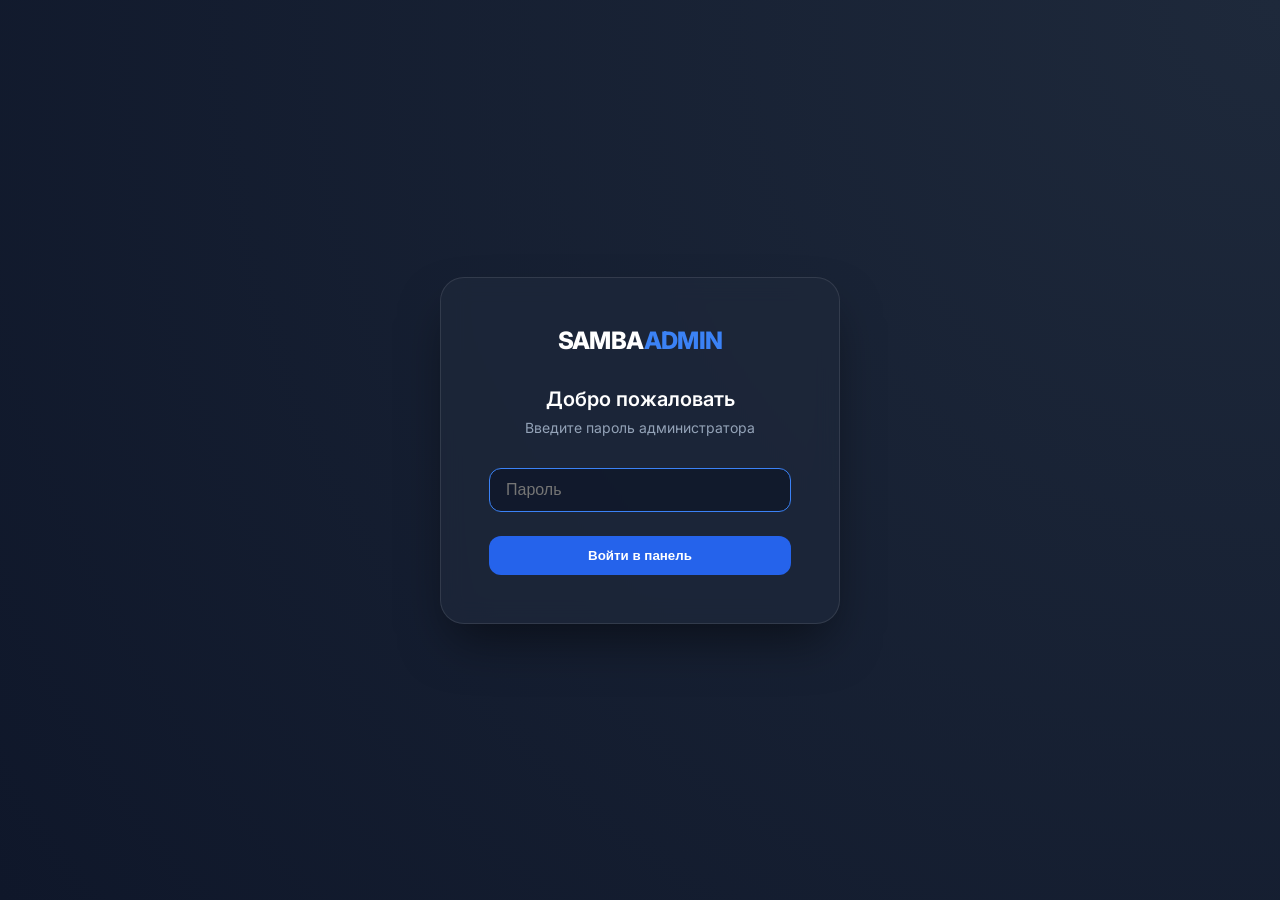
==== web/login.html @ e6588812 "управление ресурсами" ====
<!DOCTYPE html>
<html lang="ru">
<head>
    <meta charset="UTF-8">
    <meta name="viewport" content="width=device-width, initial-scale=1.0">
    <title>Samba Admin - Login</title>
    <link rel="preconnect" href="https://fonts.googleapis.com">
    <link rel="preconnect" href="https://fonts.gstatic.com" crossorigin>
    <link href="https://fonts.googleapis.com/css2?family=Inter:wght@400;600;700&display=swap" rel="stylesheet">
    <style>
        * { box-sizing: border-box; margin: 0; padding: 0; }
        body {
            font-family: 'Inter', sans-serif;
            background: radial-gradient(circle at top right, #1e293b, #0f172a);
            height: 100vh;
            display: flex;
            align-items: center;
            justify-content: center;
            color: white;
            overflow: hidden;
        }
        .login-card {
            background: rgba(30, 41, 59, 0.7);
            backdrop-filter: blur(12px);
            border: 1px solid rgba(255, 255, 255, 0.1);
            padding: 3rem;
            border-radius: 24px;
            width: 100%;
            max-width: 400px;
            box-shadow: 0 25px 50px -12px rgba(0, 0, 0, 0.5);
            text-align: center;
        }
        .logo {
            font-size: 1.5rem;
            font-weight: 800;
            margin-bottom: 2rem;
            letter-spacing: -0.025em;
        }
        .logo span { color: #3b82f6; }
        h1 { font-size: 1.25rem; margin-bottom: 0.5rem; font-weight: 600; }
        p { color: #94a3b8; font-size: 0.875rem; margin-bottom: 2rem; }
        input {
            width: 100%;
            padding: 12px 16px;
            background: rgba(15, 23, 42, 0.5);
            border: 1px solid rgba(255, 255, 255, 0.1);
            border-radius: 12px;
            color: white;
            margin-bottom: 1.5rem;
            font-size: 1rem;
            transition: all 0.2s;
        }
        input:focus {
            outline: none;
            border-color: #3b82f6;
            background: rgba(15, 23, 42, 0.8);
        }
        button {
            width: 100%;
            padding: 12px;
            background: #2563eb;
            color: white;
            border: none;
            border-radius: 12px;
            font-weight: 600;
            cursor: pointer;
            transition: background 0.2s;
        }
        button:hover { background: #1d4ed8; }
        .error {
            color: #ef4444;
            font-size: 0.8rem;
            margin-top: 1rem;
            display: none;
        }
    </style>
</head>
<body>
    <div class="login-card">
        <div class="logo">SAMBA<span>ADMIN</span></div>
        <h1>Добро пожаловать</h1>
        <p>Введите пароль администратора</p>
        <form id="login-form">
            <input type="password" id="password" placeholder="Пароль" required autofocus>
            <button type="submit">Войти в панель</button>
        </form>
        <div id="error-msg" class="error">Неверный пароль. Попробуйте снова.</div>
    </div>

    <script>
        document.getElementById('login-form').onsubmit = async (e) => {
            e.preventDefault();
            const password = document.getElementById('password').value;
            const res = await fetch('/api/login', {
                method: 'POST',
                headers: { 'Content-Type': 'application/json' },
                body: JSON.stringify({ password })
            });

            if (res.ok) {
                window.location.href = '/';
            } else {
                document.getElementById('error-msg').style.display = 'block';
            }
        };
    </script>
</body>
</html>
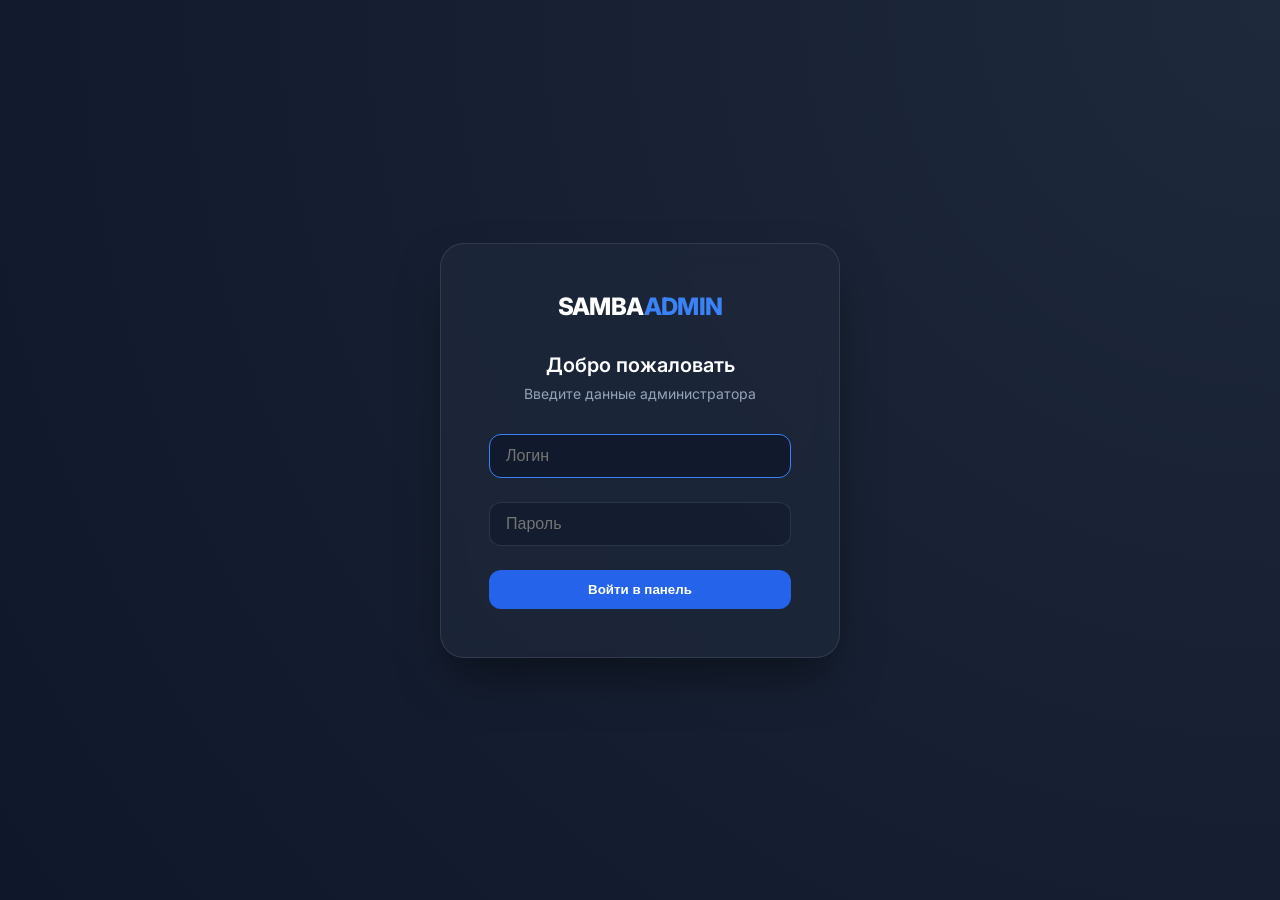
==== commit 62e9aff3: "добавлен раздел администраторы панели" ====
--- a/web/login.html
+++ b/web/login.html
@@ -79,25 +79,30 @@
     <div class="login-card">
         <div class="logo">SAMBA<span>ADMIN</span></div>
         <h1>Добро пожаловать</h1>
-        <p>Введите пароль администратора</p>
+        <p>Введите данные администратора</p>
         <form id="login-form">
-            <input type="password" id="password" placeholder="Пароль" required autofocus>
+            <input type="text" id="username" placeholder="Логин" required autofocus>
+            <input type="password" id="password" placeholder="Пароль" required>
             <button type="submit">Войти в панель</button>
         </form>
-        <div id="error-msg" class="error">Неверный пароль. Попробуйте снова.</div>
+        <div id="error-msg" class="error">Неверный логин или пароль.</div>
     </div>
 
     <script>
         document.getElementById('login-form').onsubmit = async (e) => {
             e.preventDefault();
+            const username = document.getElementById('username').value;
             const password = document.getElementById('password').value;
             const res = await fetch('/api/login', {
                 method: 'POST',
                 headers: { 'Content-Type': 'application/json' },
-                body: JSON.stringify({ password })
+                body: JSON.stringify({ username, password })
             });
 
             if (res.ok) {
+                const data = await res.json();
+                localStorage.setItem('panel_user', data.user);
+                localStorage.setItem('panel_role', data.role);
                 window.location.href = '/';
             } else {
                 document.getElementById('error-msg').style.display = 'block';
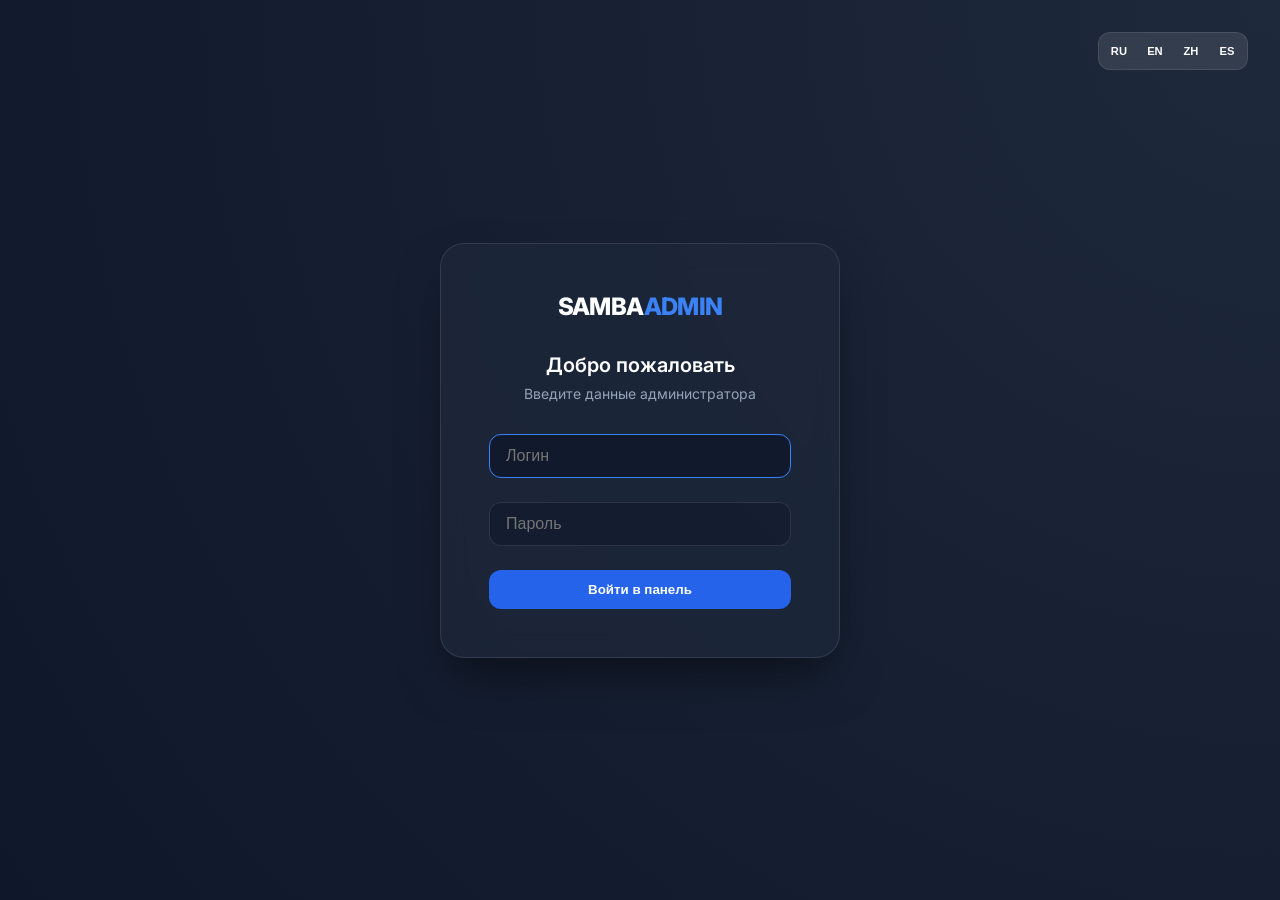
==== commit 03af3084: "небольшой рефакторинг. добавление переводов" ====
--- a/web/login.html
+++ b/web/login.html
@@ -76,19 +76,61 @@
     </style>
 </head>
 <body>
+    <div style="position: absolute; top: 2rem; right: 2rem; display: flex; background: rgba(255,255,255,0.1); backdrop-filter: blur(8px); padding: 4px; border-radius: 12px; gap: 4px; border: 1px solid rgba(255,255,255,0.1);">
+        <button class="btn-action btn-outline lang-btn" onclick="setLanguage('ru')" style="padding: 4px 8px; height: 28px; font-size: 0.7rem; min-width: 32px; background: none; border: none; color: white; cursor: pointer; font-weight: 600;">RU</button>
+        <button class="btn-action btn-outline lang-btn" onclick="setLanguage('en')" style="padding: 4px 8px; height: 28px; font-size: 0.7rem; min-width: 32px; background: none; border: none; color: white; cursor: pointer; font-weight: 600;">EN</button>
+        <button class="btn-action btn-outline lang-btn" onclick="setLanguage('zh')" style="padding: 4px 8px; height: 28px; font-size: 0.7rem; min-width: 32px; background: none; border: none; color: white; cursor: pointer; font-weight: 600;">ZH</button>
+        <button class="btn-action btn-outline lang-btn" onclick="setLanguage('es')" style="padding: 4px 8px; height: 28px; font-size: 0.7rem; min-width: 32px; background: none; border: none; color: white; cursor: pointer; font-weight: 600;">ES</button>
+    </div>
+
     <div class="login-card">
         <div class="logo">SAMBA<span>ADMIN</span></div>
-        <h1>Добро пожаловать</h1>
-        <p>Введите данные администратора</p>
+        <h1 data-i18n="login_welcome">Добро пожаловать</h1>
+        <p data-i18n="login_subtitle">Введите данные администратора</p>
         <form id="login-form">
-            <input type="text" id="username" placeholder="Логин" required autofocus>
-            <input type="password" id="password" placeholder="Пароль" required>
-            <button type="submit">Войти в панель</button>
+            <input type="text" id="username" placeholder="Логин" required autofocus data-i18n-placeholder="login_user_placeholder">
+            <input type="password" id="password" placeholder="Пароль" required data-i18n-placeholder="login_pass_placeholder">
+            <button type="submit" data-i18n="login_btn">Войти в панель</button>
         </form>
-        <div id="error-msg" class="error">Неверный логин или пароль.</div>
+        <div id="error-msg" class="error" data-i18n="login_error">Неверный логин или пароль.</div>
     </div>
 
     <script>
+        let i18n_data = {};
+        let currentLang = localStorage.getItem('panel_lang') || 'ru';
+
+        async function loadLanguage(lang) {
+            if (i18n_data[lang]) return;
+            const res = await fetch(`/locales/${lang}.json`);
+            i18n_data[lang] = await res.json();
+        }
+
+        async function setLanguage(lang) {
+            await loadLanguage(lang);
+            currentLang = lang;
+            localStorage.setItem('panel_lang', lang);
+            
+            document.querySelectorAll('[data-i18n]').forEach(el => {
+                const key = el.getAttribute('data-i18n');
+                el.innerText = i18n_data[lang][key] || key;
+            });
+            document.querySelectorAll('[data-i18n-placeholder]').forEach(el => {
+                const key = el.getAttribute('data-i18n-placeholder');
+                el.placeholder = i18n_data[lang][key] || key;
+            });
+            
+            // Подсветка кнопок переключения языка
+            document.querySelectorAll('.lang-btn').forEach(btn => {
+                const isMatch = btn.getAttribute('onclick').includes(`'${lang}'`);
+                btn.style.background = isMatch ? 'rgba(255,255,255,0.2)' : 'transparent';
+            });
+        }
+
+        (async () => {
+            await loadLanguage(currentLang);
+            setLanguage(currentLang);
+        })();
+
         document.getElementById('login-form').onsubmit = async (e) => {
             e.preventDefault();
             const username = document.getElementById('username').value;
